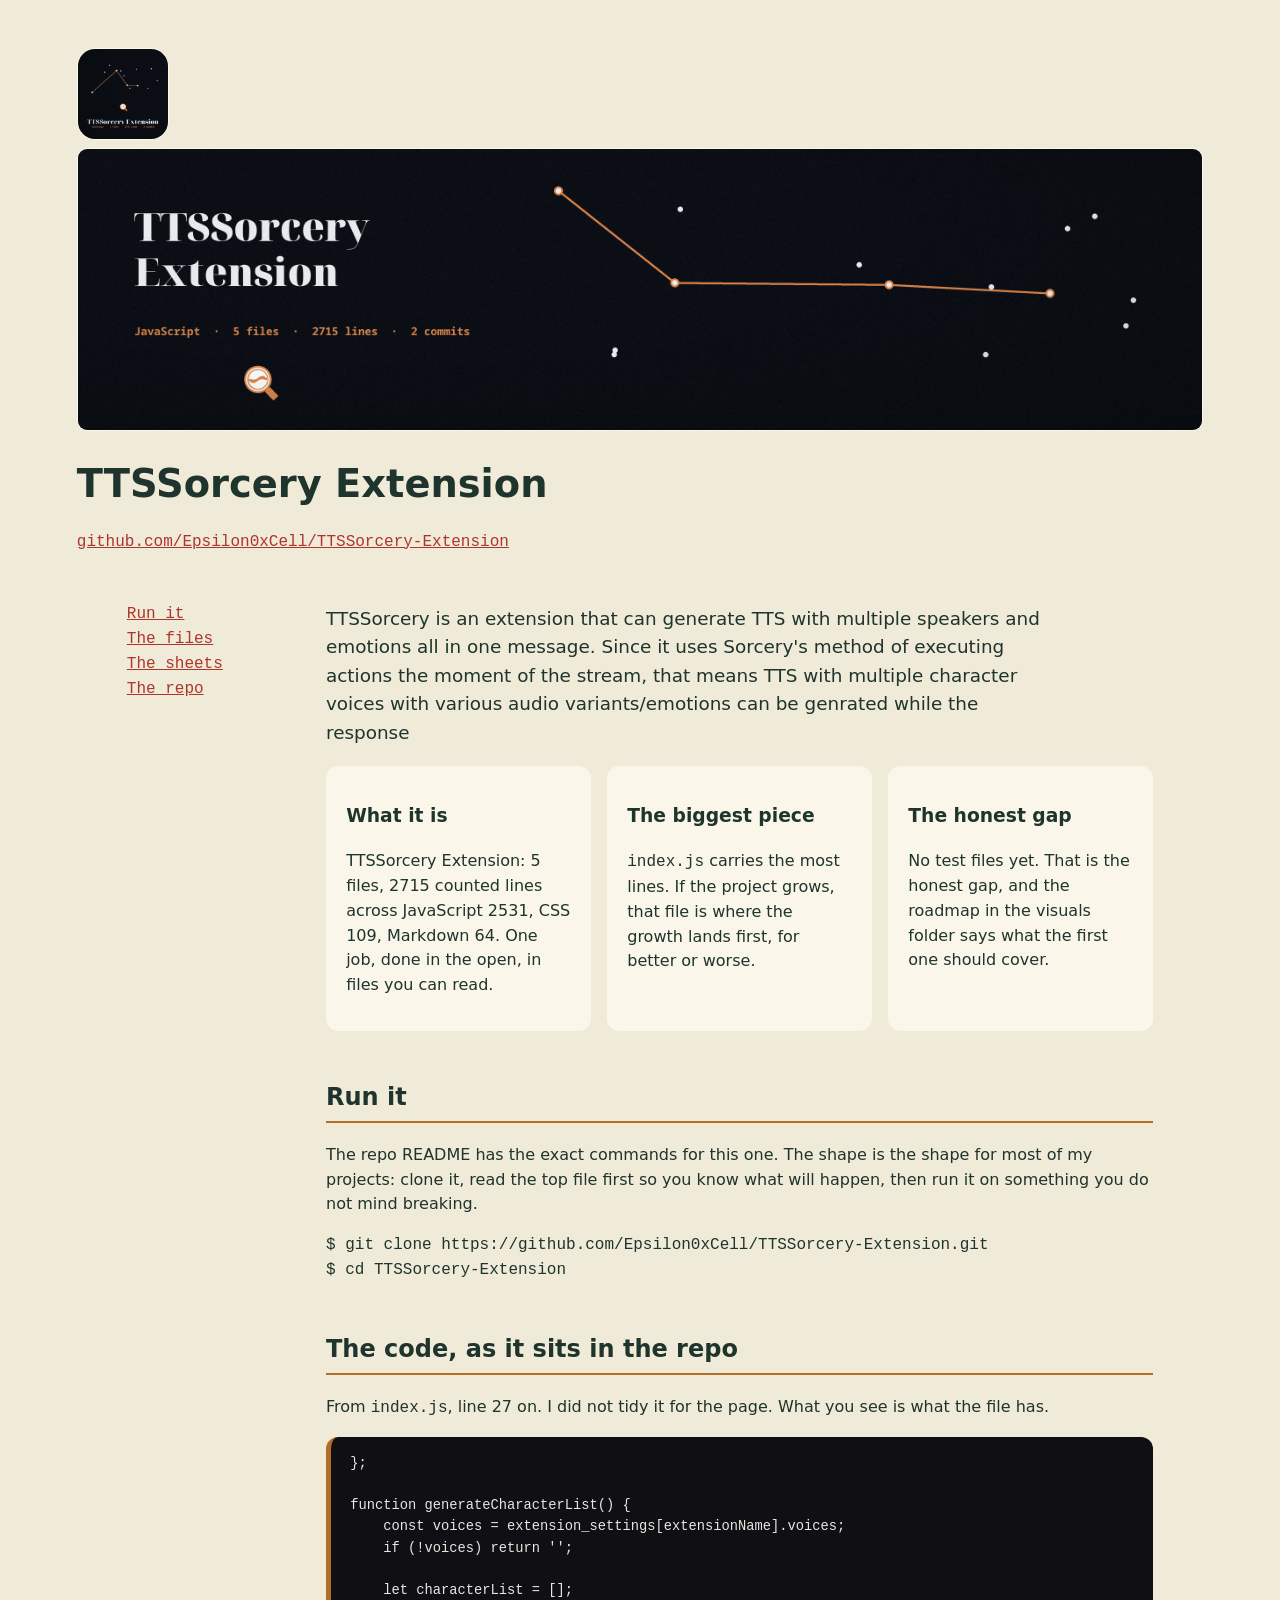
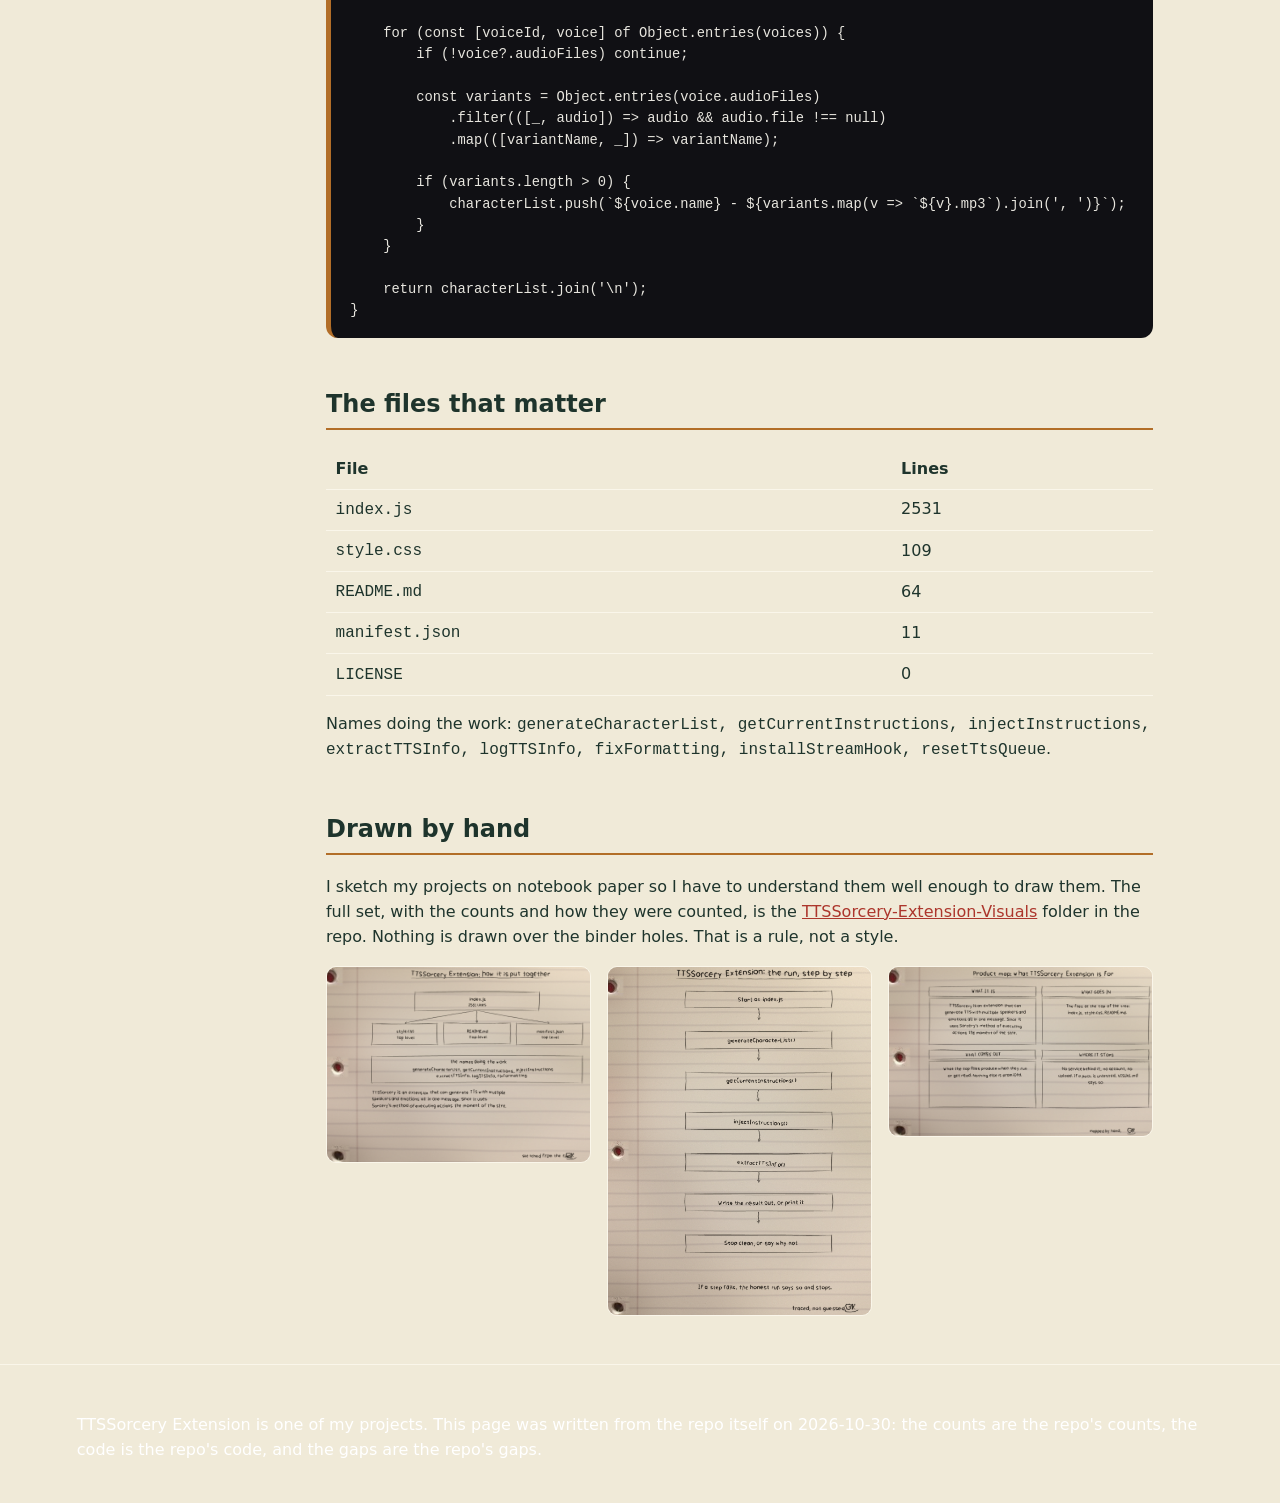
==== TTSSorcery-Extension-Website/index.html @ 779f12b3 "Add TTSSorcery-Extension project site source" ====
<!DOCTYPE html>
<html lang="en">
<head>
<meta charset="utf-8">
<meta name="viewport" content="width=device-width, initial-scale=1">
<title>TTSSorcery Extension: what it is, how it runs, where it stops</title>
<meta name="description" content="TTSSorcery is an extension that can generate TTS with multiple speakers and emotions all in one message. Since it uses Sorcery&#x27;s method of executing a">
<style>
:root {
  --bg: #f0ead8; --panel: #faf6ea; --ink: #1e342c;
  --mut: #ffffff;
  --acc: #b26e28; --acc2: #ac362c;
  --line: #faf6ea;
}
* { box-sizing: border-box; }
body { margin: 0; background: var(--bg); color: var(--ink);
  font-family: 'Segoe UI', system-ui, sans-serif; line-height: 1.55; }
code, pre, .mono { font-family: 'Consolas', monospace; }
a { color: var(--acc2); }
.hero { padding: 3rem 6vw 1rem; }
.hero img.banner { width: 100%; height: auto; border: 1px solid var(--line);
  border-radius: 10px; }
.logo { width: 92px; height: 92px; border-radius: 18px;
  border: 1px solid var(--line); }
h1 { font-size: 2.4rem; margin: 0.4em 0 0.1em; }
h2 { border-bottom: 2px solid var(--acc); padding-bottom: 0.2em;
  margin-top: 2em; }
.lede { font-size: 1.15rem; max-width: 62ch; }
main { padding: 0 6vw 3rem; max-width: 1180px; margin: 0 auto; }
.grid { display: grid; gap: 1rem;
  grid-template-columns: repeat(auto-fit, minmax(230px, 1fr)); }
.card { background: var(--panel); border: 1px solid var(--line);
  border-radius: 12px; padding: 1rem 1.2rem; }
.card.pop { animation: rise 0.7s ease both; }
@keyframes rise { from { opacity: 0; transform: translateY(14px); }
  to { opacity: 1; transform: none; } }
pre.code { background: #101014; color: #e8e6df; padding: 1rem 1.2rem;
  border-radius: 12px; overflow-x: auto; font-size: 0.86rem;
  border-left: 5px solid var(--acc); }
table { border-collapse: collapse; width: 100%; }
td, th { border-bottom: 1px solid var(--line); padding: 0.45rem 0.6rem;
  text-align: left; }
.shots { display: grid; gap: 1rem;
  grid-template-columns: repeat(auto-fit, minmax(260px, 1fr)); }
.shots img { width: 100%; height: auto; border: 1px solid var(--line);
  border-radius: 10px; background: #f4f1e8; }
footer { padding: 2rem 6vw; border-top: 1px solid var(--line);
  color: var(--mut); }
.rail { display: flex; gap: 1.2rem; align-items: flex-start; }
.rail nav { position: sticky; top: 1rem; min-width: 180px; }
@media (max-width: 760px) { .rail { flex-direction: column; }
  .rail nav { position: static; } }
@media (prefers-reduced-motion: reduce) {
  .card.pop { animation: none; } * { scroll-behavior: auto; } }
</style>
</head>
<body class="layout-ledger">
<!-- This page exists for TTSSorcery-Extension alone: the layout (ledger),
     the colors, and the type were picked for this project, not
     shared with the other project pages. The code block below is
     copied from the file it names, line for line. If it looks
     plain, that is because the project is plain, and I would
     rather the page match the project than dress it up. The one
     thing I will not do here is oversell: what this project does
     not do is stated on the page, not hidden from it. -->
<header class="hero">
  <img class="logo" src="assets/logo.png" alt="TTSSorcery Extension logo">
  <img class="banner" src="assets/banner.png" alt="">
  <h1>TTSSorcery Extension</h1>
  <p class="mono"><a href="https://github.com/Epsilon0xCell/TTSSorcery-Extension">github.com/Epsilon0xCell/TTSSorcery-Extension</a></p>
</header>

<main>
  <section class="rail">
    <nav aria-label="on this page">
      <p class="mono"><a href="#run">Run it</a><br>
      <a href="#files">The files</a><br>
      <a href="#sheets">The sheets</a><br>
      <a href="https://github.com/Epsilon0xCell/TTSSorcery-Extension">The repo</a></p>
    </nav>
    <div>
      <p class="lede">TTSSorcery is an extension that can generate TTS with multiple speakers and emotions all in one message. Since it uses Sorcery&#x27;s method of executing actions the moment of the stream, that means TTS with multiple character voices with various audio variants/emotions can be genrated while the response</p>
      <div class="grid">
        <div class="card pop"><h3>What it is</h3>
          <p>TTSSorcery Extension: 5 files, 2715 counted
          lines across JavaScript 2531, CSS 109, Markdown 64. One job, done in the
          open, in files you can read.</p></div>
        <div class="card pop"><h3>The biggest piece</h3>
          <p><code>index.js</code> carries the most
          lines. If the project grows, that file is where the growth
          lands first, for better or worse.</p></div>
        <div class="card pop"><h3>The honest gap</h3>
          <p>No test files yet. That is the honest gap, and the roadmap in the visuals folder says what the first one should cover.</p></div>
      </div>
      <section id="run">
        <h2>Run it</h2>
        <p>The repo README has the exact commands for this one. The
        shape is the shape for most of my projects: clone it, read the
        top file first so you know what will happen, then run it on
        something you do not mind breaking.</p>
        <p class="mono">$ git clone https://github.com/Epsilon0xCell/TTSSorcery-Extension.git<br>$ cd TTSSorcery-Extension</p>
      </section>
      
  <section aria-label="real code">
    <h2>The code, as it sits in the repo</h2>
    <p>From <code>index.js</code>, line 27 on. I did
    not tidy it for the page. What you see is what the file has.</p>
    <pre class="code"><code>};

function generateCharacterList() {
    const voices = extension_settings[extensionName].voices;
    if (!voices) return &#x27;&#x27;;

    let characterList = [];
    
    for (const [voiceId, voice] of Object.entries(voices)) {
        if (!voice?.audioFiles) continue;

        const variants = Object.entries(voice.audioFiles)
            .filter(([_, audio]) =&gt; audio &amp;&amp; audio.file !== null)
            .map(([variantName, _]) =&gt; variantName);

        if (variants.length &gt; 0) {
            characterList.push(`${voice.name} - ${variants.map(v =&gt; `${v}.mp3`).join(&#x27;, &#x27;)}`);
        }
    }

    return characterList.join(&#x27;\n&#x27;);
}</code></pre>
  </section>
      <section id="files">
        <h2>The files that matter</h2>
        <table><tr><th>File</th><th>Lines</th></tr>
        <tr><td><code>index.js</code></td><td>2531</td></tr>
        <tr><td><code>style.css</code></td><td>109</td></tr>
        <tr><td><code>README.md</code></td><td>64</td></tr>
        <tr><td><code>manifest.json</code></td><td>11</td></tr>
        <tr><td><code>LICENSE</code></td><td>0</td></tr>
        </table>
        <p>Names doing the work: <span class="mono">generateCharacterList, getCurrentInstructions, injectInstructions, extractTTSInfo, logTTSInfo, fixFormatting, installStreamHook, resetTtsQueue</span>.</p>
      </section>
      <section id="sheets">
        <h2>Drawn by hand</h2>
        <p>I sketch my projects on notebook paper so I have to
        understand them well enough to draw them. The full set,
        with the counts and how they were counted, is the
        <a href="https://github.com/Epsilon0xCell/TTSSorcery-Extension/tree/main/TTSSorcery-Extension-Visuals">TTSSorcery-Extension-Visuals</a>
        folder in the repo. Nothing is drawn over the binder holes.
        That is a rule, not a style.</p>
        <div class="shots">
          <img src="assets/architecture.png" alt="Hand drawn architecture sheet for TTSSorcery Extension">
          <img src="assets/flowchart.png" alt="Hand drawn flowchart sheet for TTSSorcery Extension">
          <img src="assets/product-map.png" alt="Hand drawn product map sheet for TTSSorcery Extension">
        </div>
      </section>
    </div>
  </section>
</main>
<footer>
  <p>TTSSorcery Extension is one of my projects. This page was written
  from the repo itself on 2026-10-30: the counts are the
  repo's counts, the code is the repo's code, and the gaps are the
  repo's gaps.</p>
</footer>
</body>
</html>
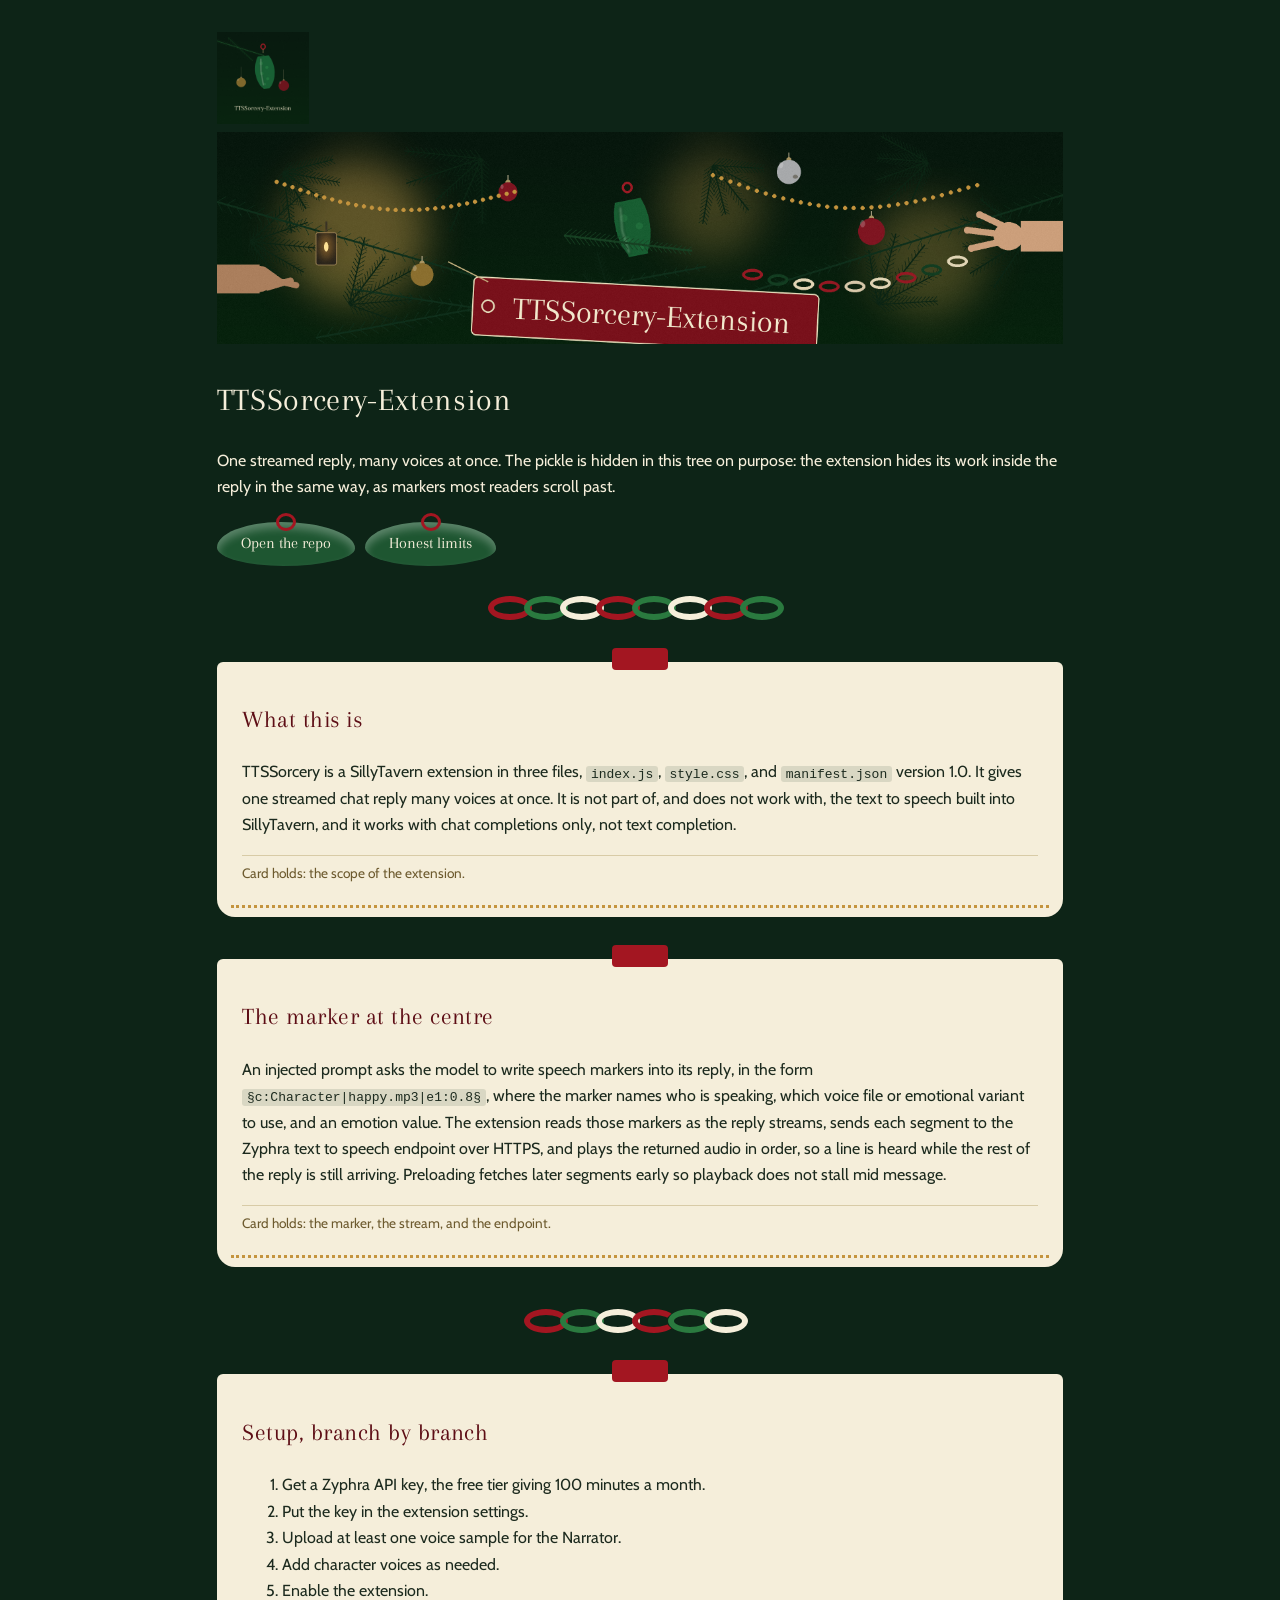
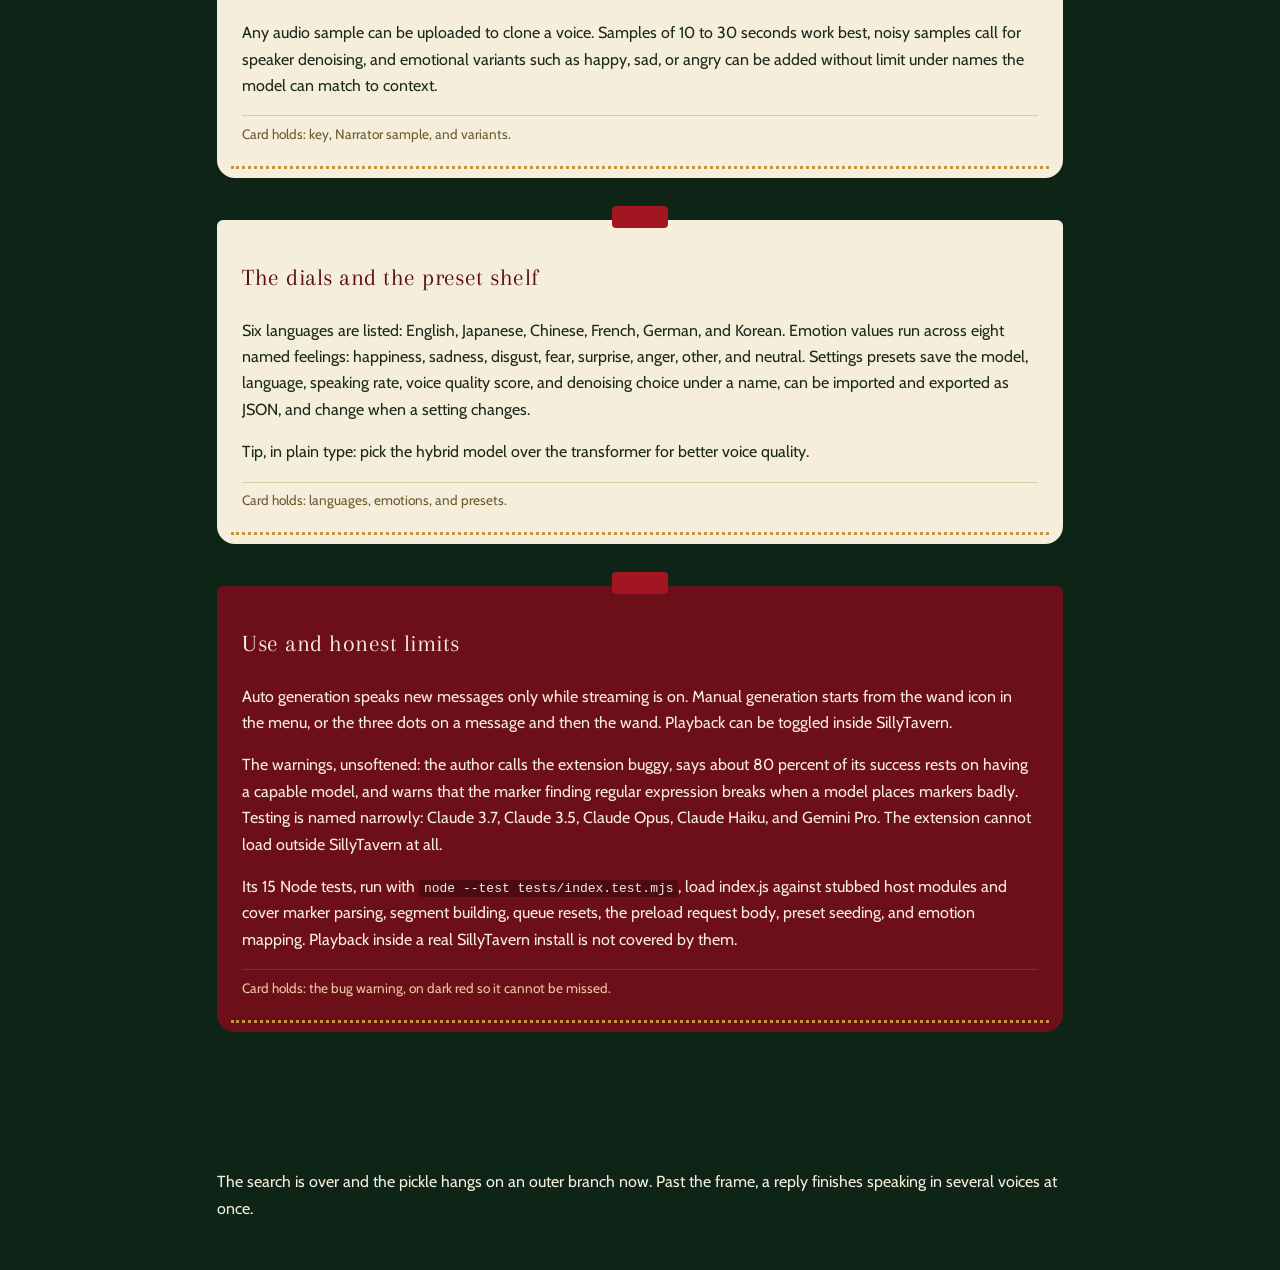
==== commit 92a9e401: "Theme unification: re-skin README, site, and art in the repo's own world" ====
--- a/TTSSorcery-Extension-Website/index.html
+++ b/TTSSorcery-Extension-Website/index.html
@@ -3,164 +3,57 @@
 <head>
 <meta charset="utf-8">
 <meta name="viewport" content="width=device-width, initial-scale=1">
-<title>TTSSorcery Extension: what it is, how it runs, where it stops</title>
-<meta name="description" content="TTSSorcery is an extension that can generate TTS with multiple speakers and emotions all in one message. Since it uses Sorcery&#x27;s method of executing a">
+<title>TTSSorcery-Extension: The Christmas Pickle and Other Tree Secrets</title>
+<meta name="description" content="A SillyTavern extension in three files that gives one streamed chat reply many voices at once, through speech markers and the Zyphra text to speech endpoint.">
 <style>
-:root {
-  --bg: #f0ead8; --panel: #faf6ea; --ink: #1e342c;
-  --mut: #ffffff;
-  --acc: #b26e28; --acc2: #ac362c;
-  --line: #faf6ea;
-}
-* { box-sizing: border-box; }
-body { margin: 0; background: var(--bg); color: var(--ink);
-  font-family: 'Segoe UI', system-ui, sans-serif; line-height: 1.55; }
-code, pre, .mono { font-family: 'Consolas', monospace; }
-a { color: var(--acc2); }
-.hero { padding: 3rem 6vw 1rem; }
-.hero img.banner { width: 100%; height: auto; border: 1px solid var(--line);
-  border-radius: 10px; }
-.logo { width: 92px; height: 92px; border-radius: 18px;
-  border: 1px solid var(--line); }
-h1 { font-size: 2.4rem; margin: 0.4em 0 0.1em; }
-h2 { border-bottom: 2px solid var(--acc); padding-bottom: 0.2em;
-  margin-top: 2em; }
-.lede { font-size: 1.15rem; max-width: 62ch; }
-main { padding: 0 6vw 3rem; max-width: 1180px; margin: 0 auto; }
-.grid { display: grid; gap: 1rem;
-  grid-template-columns: repeat(auto-fit, minmax(230px, 1fr)); }
-.card { background: var(--panel); border: 1px solid var(--line);
-  border-radius: 12px; padding: 1rem 1.2rem; }
-.card.pop { animation: rise 0.7s ease both; }
-@keyframes rise { from { opacity: 0; transform: translateY(14px); }
-  to { opacity: 1; transform: none; } }
-pre.code { background: #101014; color: #e8e6df; padding: 1rem 1.2rem;
-  border-radius: 12px; overflow-x: auto; font-size: 0.86rem;
-  border-left: 5px solid var(--acc); }
-table { border-collapse: collapse; width: 100%; }
-td, th { border-bottom: 1px solid var(--line); padding: 0.45rem 0.6rem;
-  text-align: left; }
-.shots { display: grid; gap: 1rem;
-  grid-template-columns: repeat(auto-fit, minmax(260px, 1fr)); }
-.shots img { width: 100%; height: auto; border: 1px solid var(--line);
-  border-radius: 10px; background: #f4f1e8; }
-footer { padding: 2rem 6vw; border-top: 1px solid var(--line);
-  color: var(--mut); }
-.rail { display: flex; gap: 1.2rem; align-items: flex-start; }
-.rail nav { position: sticky; top: 1rem; min-width: 180px; }
-@media (max-width: 760px) { .rail { flex-direction: column; }
-  .rail nav { position: static; } }
-@media (prefers-reduced-motion: reduce) {
-  .card.pop { animation: none; } * { scroll-behavior: auto; } }
+@font-face{font-family:'Arapey';src:url('fonts/Arapey.ttf') format('truetype');}
+@font-face{font-family:'Cabin';src:url('fonts/Cabin.ttf') format('truetype');}
+:root{--deep:#0d2417;--fir:#14351f;--bottle:#1e5631;--cran:#a31621;--darkred:#6d0f18;--gold:#c4943e;--cream:#f5eeda}
+*{box-sizing:border-box} body{margin:0;background:var(--deep);color:var(--cream);font-family:'Cabin',sans-serif;line-height:1.65}
+h1,h2{font-family:'Arapey',serif;font-weight:400;letter-spacing:.02em}
+.hero{padding:2rem 6vw 0;max-width:1000px;margin:0 auto}.hero img.banner{width:100%;height:auto}
+.logo{width:92px;height:92px}
+main{padding:0 6vw 3rem;max-width:1000px;margin:0 auto}
+.card{background:var(--cream);color:#1c2a1e;border-radius:6px 6px 18px 18px;padding:2.4rem 1.6rem 1.2rem;margin:2.6rem auto;position:relative;max-width:56rem}
+.card:before{content:'';position:absolute;top:-14px;left:50%;transform:translateX(-50%);width:56px;height:22px;background:var(--cran);border-radius:4px}
+.card:after{content:'';position:absolute;left:14px;right:14px;bottom:9px;border-bottom:3px dotted var(--gold)}
+.card h2{margin-top:0;color:#5d0d15}
+.card.warn{background:var(--darkred);color:var(--cream)} .card.warn h2{color:var(--cream)}
+.sidenote{font-size:.85rem;color:#6d5a2e;border-top:1px solid #d8cba6;padding-top:.4rem}
+.card.warn .sidenote{color:#e8c9a0;border-top-color:#8d2430}
+.btn{display:inline-block;background:var(--bottle);color:var(--cream);font-family:'Arapey',serif;text-decoration:none;padding:.55rem 1.5rem;border-radius:46% 54% 52% 48%/58% 60% 40% 42%;position:relative;margin:.3rem .4rem .3rem 0;box-shadow:inset 0 6px 8px rgba(255,255,255,.28)}
+.btn:before{content:'';position:absolute;top:-9px;left:50%;transform:translateX(-50%);width:14px;height:12px;border:3px solid var(--cran);border-radius:50%}
+.btn:hover{box-shadow:inset 0 6px 8px rgba(255,255,255,.28),inset 12px 0 18px rgba(232,184,75,.45)}
+.btn:active{transform:scaleY(.94)} .btn:focus-visible{outline:3px solid var(--gold);outline-offset:3px}
+a{color:#7d1a24} .card.warn a{color:#f0c987}
+a.lnk:before{content:'';display:inline-block;width:.6em;height:.85em;border:2px solid currentColor;border-radius:2px;margin-right:.4em;vertical-align:-.08em}
+a.lnk:hover:before{background:#e8b84b}
+.chain{display:flex;justify-content:center;gap:0;margin:1.6rem auto}
+.chain i{width:44px;height:24px;border:6px solid var(--cran);border-radius:50%;margin-left:-8px}
+.chain i:nth-child(3n+2){border-color:#2a7a3f}.chain i:nth-child(3n){border-color:var(--cream)}
+.chain i.open{border-right-color:transparent}
+code{background:rgba(20,53,31,.12);padding:.05em .35em;border-radius:3px} .card.warn code{background:rgba(0,0,0,.3)}
+pre{background:#0d2417;color:var(--cream);padding:1rem;overflow-x:auto;border-radius:6px}
+footer{padding:2rem 6vw;max-width:1000px;margin:0 auto}
 </style>
 </head>
-<body class="layout-ledger">
-<!-- This page exists for TTSSorcery-Extension alone: the layout (ledger),
-     the colors, and the type were picked for this project, not
-     shared with the other project pages. The code block below is
-     copied from the file it names, line for line. If it looks
-     plain, that is because the project is plain, and I would
-     rather the page match the project than dress it up. The one
-     thing I will not do here is oversell: what this project does
-     not do is stated on the page, not hidden from it. -->
+<body>
 <header class="hero">
-  <img class="logo" src="assets/logo.png" alt="TTSSorcery Extension logo">
-  <img class="banner" src="assets/banner.png" alt="">
-  <h1>TTSSorcery Extension</h1>
-  <p class="mono"><a href="https://github.com/Epsilon0xCell/TTSSorcery-Extension">github.com/Epsilon0xCell/TTSSorcery-Extension</a></p>
+<img class="logo" src="assets/logo.png" alt="Glass pickle ornament on a cranberry ribbon loop">
+<img class="banner" src="assets/banner.png" alt="Christmas tree interior with the glass pickle hidden in the branches and the title on a gift tag">
+<h1>TTSSorcery-Extension</h1>
+<p>One streamed reply, many voices at once. The pickle is hidden in this tree on purpose: the extension hides its work inside the reply in the same way, as markers most readers scroll past.</p>
+<p><a class="btn" href="https://github.com/Epsilon0xCell/TTSSorcery-Extension">Open the repo</a> <a class="btn" href="#limits">Honest limits</a></p>
 </header>
-
 <main>
-  <section class="rail">
-    <nav aria-label="on this page">
-      <p class="mono"><a href="#run">Run it</a><br>
-      <a href="#files">The files</a><br>
-      <a href="#sheets">The sheets</a><br>
-      <a href="https://github.com/Epsilon0xCell/TTSSorcery-Extension">The repo</a></p>
-    </nav>
-    <div>
-      <p class="lede">TTSSorcery is an extension that can generate TTS with multiple speakers and emotions all in one message. Since it uses Sorcery&#x27;s method of executing actions the moment of the stream, that means TTS with multiple character voices with various audio variants/emotions can be genrated while the response</p>
-      <div class="grid">
-        <div class="card pop"><h3>What it is</h3>
-          <p>TTSSorcery Extension: 5 files, 2715 counted
-          lines across JavaScript 2531, CSS 109, Markdown 64. One job, done in the
-          open, in files you can read.</p></div>
-        <div class="card pop"><h3>The biggest piece</h3>
-          <p><code>index.js</code> carries the most
-          lines. If the project grows, that file is where the growth
-          lands first, for better or worse.</p></div>
-        <div class="card pop"><h3>The honest gap</h3>
-          <p>No test files yet. That is the honest gap, and the roadmap in the visuals folder says what the first one should cover.</p></div>
-      </div>
-      <section id="run">
-        <h2>Run it</h2>
-        <p>The repo README has the exact commands for this one. The
-        shape is the shape for most of my projects: clone it, read the
-        top file first so you know what will happen, then run it on
-        something you do not mind breaking.</p>
-        <p class="mono">$ git clone https://github.com/Epsilon0xCell/TTSSorcery-Extension.git<br>$ cd TTSSorcery-Extension</p>
-      </section>
-      
-  <section aria-label="real code">
-    <h2>The code, as it sits in the repo</h2>
-    <p>From <code>index.js</code>, line 27 on. I did
-    not tidy it for the page. What you see is what the file has.</p>
-    <pre class="code"><code>};
-
-function generateCharacterList() {
-    const voices = extension_settings[extensionName].voices;
-    if (!voices) return &#x27;&#x27;;
-
-    let characterList = [];
-    
-    for (const [voiceId, voice] of Object.entries(voices)) {
-        if (!voice?.audioFiles) continue;
-
-        const variants = Object.entries(voice.audioFiles)
-            .filter(([_, audio]) =&gt; audio &amp;&amp; audio.file !== null)
-            .map(([variantName, _]) =&gt; variantName);
-
-        if (variants.length &gt; 0) {
-            characterList.push(`${voice.name} - ${variants.map(v =&gt; `${v}.mp3`).join(&#x27;, &#x27;)}`);
-        }
-    }
-
-    return characterList.join(&#x27;\n&#x27;);
-}</code></pre>
-  </section>
-      <section id="files">
-        <h2>The files that matter</h2>
-        <table><tr><th>File</th><th>Lines</th></tr>
-        <tr><td><code>index.js</code></td><td>2531</td></tr>
-        <tr><td><code>style.css</code></td><td>109</td></tr>
-        <tr><td><code>README.md</code></td><td>64</td></tr>
-        <tr><td><code>manifest.json</code></td><td>11</td></tr>
-        <tr><td><code>LICENSE</code></td><td>0</td></tr>
-        </table>
-        <p>Names doing the work: <span class="mono">generateCharacterList, getCurrentInstructions, injectInstructions, extractTTSInfo, logTTSInfo, fixFormatting, installStreamHook, resetTtsQueue</span>.</p>
-      </section>
-      <section id="sheets">
-        <h2>Drawn by hand</h2>
-        <p>I sketch my projects on notebook paper so I have to
-        understand them well enough to draw them. The full set,
-        with the counts and how they were counted, is the
-        <a href="https://github.com/Epsilon0xCell/TTSSorcery-Extension/tree/main/TTSSorcery-Extension-Visuals">TTSSorcery-Extension-Visuals</a>
-        folder in the repo. Nothing is drawn over the binder holes.
-        That is a rule, not a style.</p>
-        <div class="shots">
-          <img src="assets/architecture.png" alt="Hand drawn architecture sheet for TTSSorcery Extension">
-          <img src="assets/flowchart.png" alt="Hand drawn flowchart sheet for TTSSorcery Extension">
-          <img src="assets/product-map.png" alt="Hand drawn product map sheet for TTSSorcery Extension">
-        </div>
-      </section>
-    </div>
-  </section>
+<div class="chain" aria-hidden="true"><i></i><i></i><i></i><i></i><i></i><i></i><i></i><i></i></div>
+<section class="card"><h2>What this is</h2><p>TTSSorcery is a SillyTavern extension in three files, <code>index.js</code>, <code>style.css</code>, and <code>manifest.json</code> version 1.0. It gives one streamed chat reply many voices at once. It is not part of, and does not work with, the text to speech built into SillyTavern, and it works with chat completions only, not text completion.</p><p class="sidenote">Card holds: the scope of the extension.</p></section>
+<section class="card"><h2>The marker at the centre</h2><p>An injected prompt asks the model to write speech markers into its reply, in the form <code>§c:Character|happy.mp3|e1:0.8§</code>, where the marker names who is speaking, which voice file or emotional variant to use, and an emotion value. The extension reads those markers as the reply streams, sends each segment to the Zyphra text to speech endpoint over HTTPS, and plays the returned audio in order, so a line is heard while the rest of the reply is still arriving. Preloading fetches later segments early so playback does not stall mid message.</p><p class="sidenote">Card holds: the marker, the stream, and the endpoint.</p></section>
+<div class="chain" aria-hidden="true"><i></i><i></i><i></i><i class="open"></i><i></i><i></i></div>
+<section class="card"><h2>Setup, branch by branch</h2><ol><li>Get a Zyphra API key, the free tier giving 100 minutes a month.</li><li>Put the key in the extension settings.</li><li>Upload at least one voice sample for the Narrator.</li><li>Add character voices as needed.</li><li>Enable the extension.</li></ol><p>Any audio sample can be uploaded to clone a voice. Samples of 10 to 30 seconds work best, noisy samples call for speaker denoising, and emotional variants such as happy, sad, or angry can be added without limit under names the model can match to context.</p><p class="sidenote">Card holds: key, Narrator sample, and variants.</p></section>
+<section class="card"><h2>The dials and the preset shelf</h2><p>Six languages are listed: English, Japanese, Chinese, French, German, and Korean. Emotion values run across eight named feelings: happiness, sadness, disgust, fear, surprise, anger, other, and neutral. Settings presets save the model, language, speaking rate, voice quality score, and denoising choice under a name, can be imported and exported as JSON, and change when a setting changes.</p><p>Tip, in plain type: pick the hybrid model over the transformer for better voice quality.</p><p class="sidenote">Card holds: languages, emotions, and presets.</p></section>
+<section class="card warn" id="limits"><h2>Use and honest limits</h2><p>Auto generation speaks new messages only while streaming is on. Manual generation starts from the wand icon in the menu, or the three dots on a message and then the wand. Playback can be toggled inside SillyTavern.</p><p>The warnings, unsoftened: the author calls the extension buggy, says about 80 percent of its success rests on having a capable model, and warns that the marker finding regular expression breaks when a model places markers badly. Testing is named narrowly: Claude 3.7, Claude 3.5, Claude Opus, Claude Haiku, and Gemini Pro. The extension cannot load outside SillyTavern at all.</p><p>Its 15 Node tests, run with <code>node --test tests/index.test.mjs</code>, load index.js against stubbed host modules and cover marker parsing, segment building, queue resets, the preload request body, preset seeding, and emotion mapping. Playback inside a real SillyTavern install is not covered by them.</p><p class="sidenote">Card holds: the bug warning, on dark red so it cannot be missed.</p></section>
 </main>
-<footer>
-  <p>TTSSorcery Extension is one of my projects. This page was written
-  from the repo itself on 2026-10-30: the counts are the
-  repo's counts, the code is the repo's code, and the gaps are the
-  repo's gaps.</p>
-</footer>
+<footer><p>The search is over and the pickle hangs on an outer branch now. Past the frame, a reply finishes speaking in several voices at once.</p></footer>
 </body>
 </html>
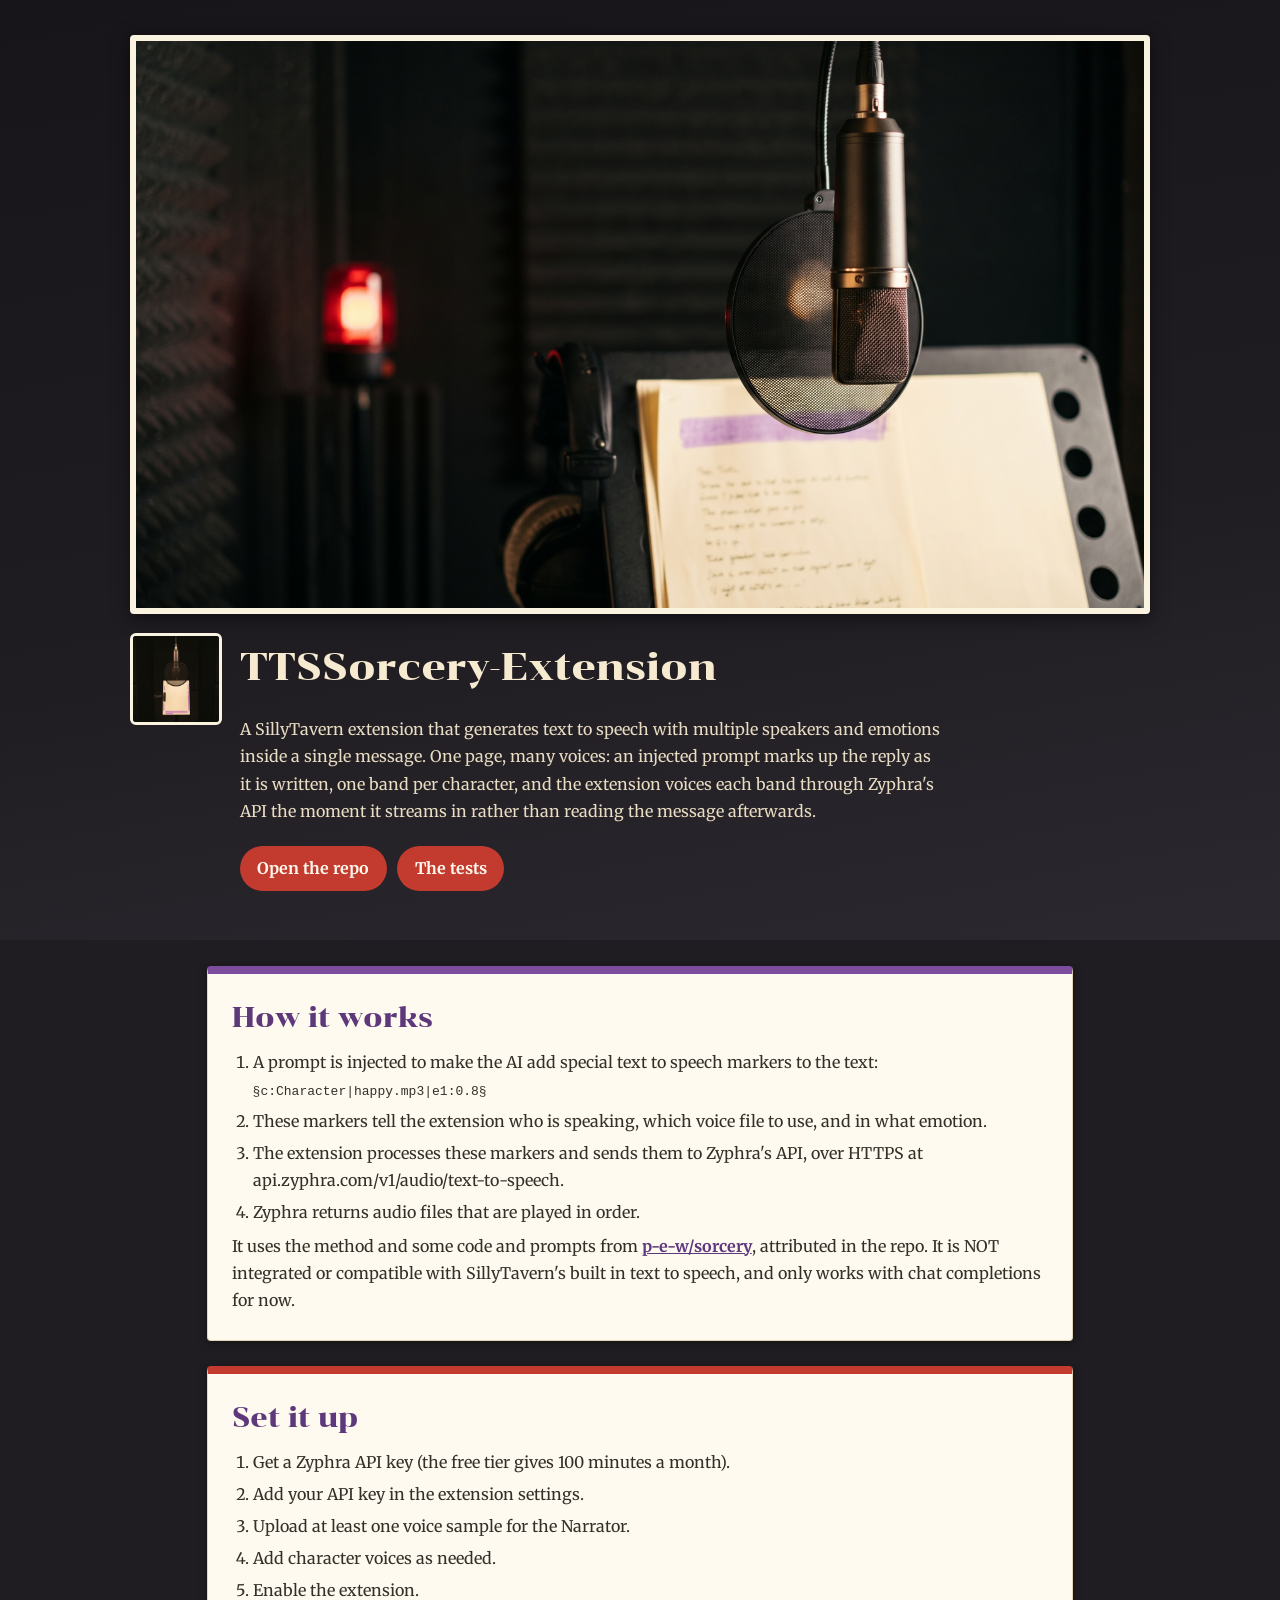
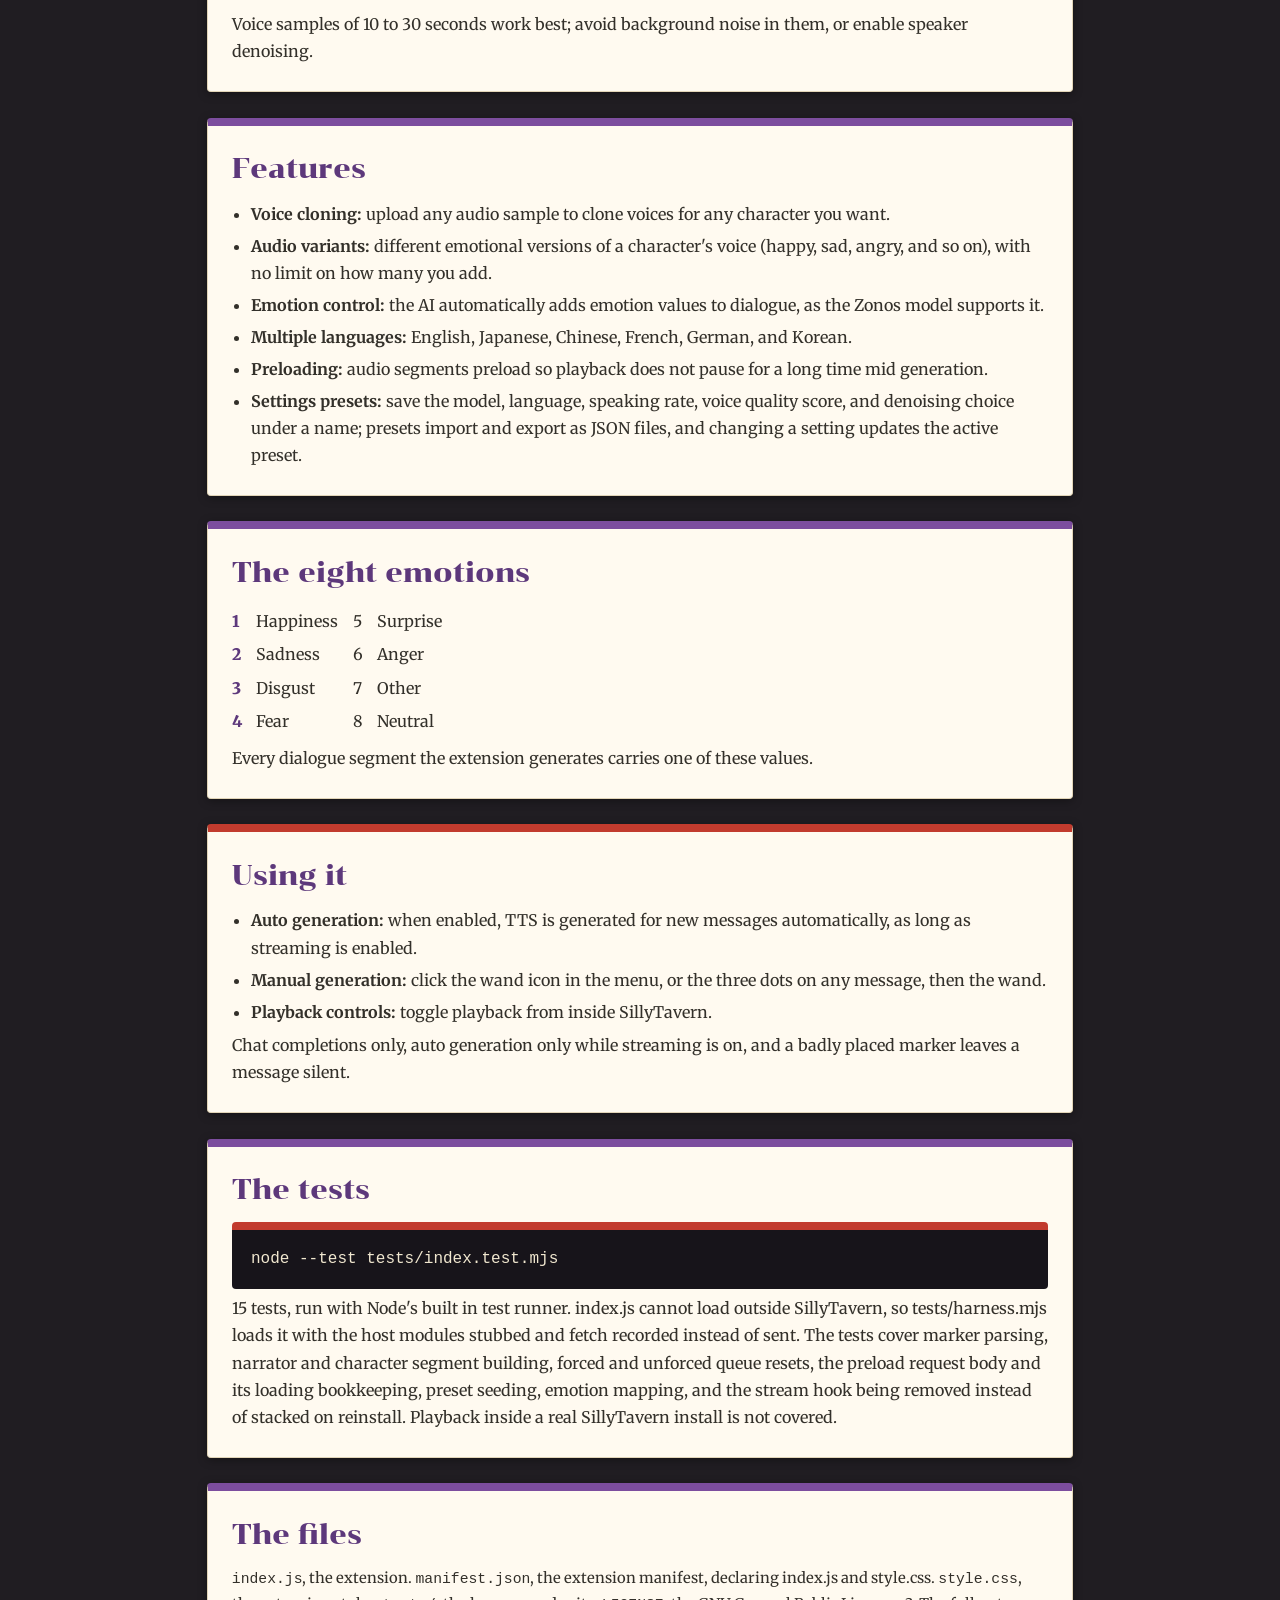
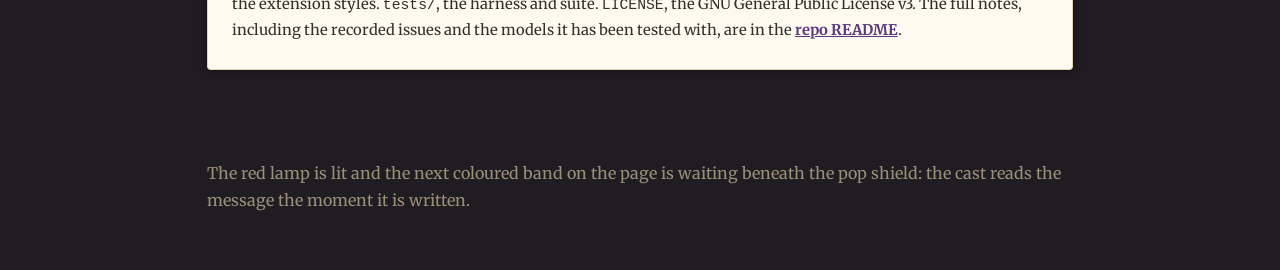
==== commit dd124016: "Restyle to the voice booth theme (Wave 13)" ====
--- a/TTSSorcery-Extension-Website/index.html
+++ b/TTSSorcery-Extension-Website/index.html
@@ -3,57 +3,83 @@
 <head>
 <meta charset="utf-8">
 <meta name="viewport" content="width=device-width, initial-scale=1">
-<title>TTSSorcery-Extension: The Christmas Pickle and Other Tree Secrets</title>
-<meta name="description" content="A SillyTavern extension in three files that gives one streamed chat reply many voices at once, through speech markers and the Zyphra text to speech endpoint.">
+<title>TTSSorcery-Extension: The Voice Booth</title>
+<meta name="description" content="A SillyTavern extension that generates text to speech with multiple speakers and emotions inside a single message, voiced by Zyphra's API as the reply streams in.">
 <style>
-@font-face{font-family:'Arapey';src:url('fonts/Arapey.ttf') format('truetype');}
-@font-face{font-family:'Cabin';src:url('fonts/Cabin.ttf') format('truetype');}
-:root{--deep:#0d2417;--fir:#14351f;--bottle:#1e5631;--cran:#a31621;--darkred:#6d0f18;--gold:#c4943e;--cream:#f5eeda}
-*{box-sizing:border-box} body{margin:0;background:var(--deep);color:var(--cream);font-family:'Cabin',sans-serif;line-height:1.65}
-h1,h2{font-family:'Arapey',serif;font-weight:400;letter-spacing:.02em}
-.hero{padding:2rem 6vw 0;max-width:1000px;margin:0 auto}.hero img.banner{width:100%;height:auto}
-.logo{width:92px;height:92px}
-main{padding:0 6vw 3rem;max-width:1000px;margin:0 auto}
-.card{background:var(--cream);color:#1c2a1e;border-radius:6px 6px 18px 18px;padding:2.4rem 1.6rem 1.2rem;margin:2.6rem auto;position:relative;max-width:56rem}
-.card:before{content:'';position:absolute;top:-14px;left:50%;transform:translateX(-50%);width:56px;height:22px;background:var(--cran);border-radius:4px}
-.card:after{content:'';position:absolute;left:14px;right:14px;bottom:9px;border-bottom:3px dotted var(--gold)}
-.card h2{margin-top:0;color:#5d0d15}
-.card.warn{background:var(--darkred);color:var(--cream)} .card.warn h2{color:var(--cream)}
-.sidenote{font-size:.85rem;color:#6d5a2e;border-top:1px solid #d8cba6;padding-top:.4rem}
-.card.warn .sidenote{color:#e8c9a0;border-top-color:#8d2430}
-.btn{display:inline-block;background:var(--bottle);color:var(--cream);font-family:'Arapey',serif;text-decoration:none;padding:.55rem 1.5rem;border-radius:46% 54% 52% 48%/58% 60% 40% 42%;position:relative;margin:.3rem .4rem .3rem 0;box-shadow:inset 0 6px 8px rgba(255,255,255,.28)}
-.btn:before{content:'';position:absolute;top:-9px;left:50%;transform:translateX(-50%);width:14px;height:12px;border:3px solid var(--cran);border-radius:50%}
-.btn:hover{box-shadow:inset 0 6px 8px rgba(255,255,255,.28),inset 12px 0 18px rgba(232,184,75,.45)}
-.btn:active{transform:scaleY(.94)} .btn:focus-visible{outline:3px solid var(--gold);outline-offset:3px}
-a{color:#7d1a24} .card.warn a{color:#f0c987}
-a.lnk:before{content:'';display:inline-block;width:.6em;height:.85em;border:2px solid currentColor;border-radius:2px;margin-right:.4em;vertical-align:-.08em}
-a.lnk:hover:before{background:#e8b84b}
-.chain{display:flex;justify-content:center;gap:0;margin:1.6rem auto}
-.chain i{width:44px;height:24px;border:6px solid var(--cran);border-radius:50%;margin-left:-8px}
-.chain i:nth-child(3n+2){border-color:#2a7a3f}.chain i:nth-child(3n){border-color:var(--cream)}
-.chain i.open{border-right-color:transparent}
-code{background:rgba(20,53,31,.12);padding:.05em .35em;border-radius:3px} .card.warn code{background:rgba(0,0,0,.3)}
-pre{background:#0d2417;color:var(--cream);padding:1rem;overflow-x:auto;border-radius:6px}
-footer{padding:2rem 6vw;max-width:1000px;margin:0 auto}
+@font-face{font-family:'Chonburi';src:url('fonts/Chonburi-400.woff2') format('woff2');font-weight:400}
+@font-face{font-family:'Merriweather';src:url('fonts/Merriweather-400.woff2') format('woff2');font-weight:400}
+@font-face{font-family:'Merriweather';src:url('fonts/Merriweather-700.woff2') format('woff2');font-weight:700}
+@font-face{font-family:'Merriweather';src:url('fonts/Merriweather-900.woff2') format('woff2');font-weight:900}
+:root{--booth:#201d22;--booth2:#2c2830;--cream:#faf3e0;--card:#fffaf0;--ink:#33302a;--violet:#7c4d9e;--violetdk:#5d387b;--red:#c23b2e;--line:#e2d5b8}
+*{box-sizing:border-box} body{margin:0;background:var(--booth);color:var(--ink);font-family:'Merriweather',serif;line-height:1.7}
+h1,h2{font-family:'Chonburi',serif;color:var(--violetdk);font-weight:400}
+.hero{background:linear-gradient(170deg,#17141a 0%,var(--booth) 60%,var(--booth2) 100%);padding:2.2rem 6vw 1.8rem}
+.hero .inner{max-width:1020px;margin:0 auto}
+.hero img.wide{width:100%;height:auto;display:block;border:6px solid var(--cream);border-radius:4px;box-shadow:0 4px 18px rgba(0,0,0,.5)}
+.hero .row{display:flex;gap:1.1rem;align-items:flex-start;margin-top:1.2rem}
+.hero .row img{width:92px;height:92px;object-fit:cover;border-radius:6px;border:3px solid var(--cream);background:var(--cream)}
+.hero h1{margin:.1rem 0 .3rem;font-size:2.4rem;color:#f6ead0}
+.hero p{max-width:44rem;color:#e8dcc2}
+main{padding:0 6vw 3rem;max-width:1020px;margin:0 auto}
+.page{background:var(--card);border:1px solid var(--line);border-top:8px solid var(--violet);border-radius:4px;padding:1.2rem 1.5rem;margin:1.6rem 0;box-shadow:0 2px 10px rgba(0,0,0,.35)}
+.page.red{border-top-color:var(--red)}
+.page h2{margin:.1rem 0 .5rem;font-size:1.7rem}
+.page p{margin:.4rem 0}
+.strip{background:#17141a;color:#f0e7cf;padding:1rem 1.2rem;overflow-x:auto;font-family:ui-monospace,Menlo,monospace;border-radius:4px;border-top:8px solid var(--red)}
+.btn{display:inline-block;background:var(--red);color:#fff6ec;font-family:'Merriweather',serif;font-weight:700;text-decoration:none;padding:.55rem 1.1rem;border-radius:999px;margin:.3rem .4rem .3rem 0}
+.btn:hover{background:#9c2d23;color:#fff6ec}.btn:active{transform:translateY(2px)}
+.btn:focus-visible{outline:2px dashed var(--violet);outline-offset:3px}
+a{color:var(--violetdk);font-weight:700}
+ol{margin:.4rem 0;padding-left:1.3rem}ul{margin:.4rem 0;padding-left:1.2rem}li{margin:.3rem 0}
+table{border-collapse:collapse}td{padding:.2rem .9rem .2rem 0;vertical-align:top}
+td:first-child{font-weight:900;color:var(--violetdk);white-space:nowrap}
+.small{font-size:.92rem}
+footer{padding:0 6vw 2.5rem;max-width:1020px;margin:0 auto;color:#9a8f78}
 </style>
 </head>
 <body>
 <header class="hero">
-<img class="logo" src="assets/logo.png" alt="Glass pickle ornament on a cranberry ribbon loop">
-<img class="banner" src="assets/banner.png" alt="Christmas tree interior with the glass pickle hidden in the branches and the title on a gift tag">
-<h1>TTSSorcery-Extension</h1>
-<p>One streamed reply, many voices at once. The pickle is hidden in this tree on purpose: the extension hides its work inside the reply in the same way, as markers most readers scroll past.</p>
-<p><a class="btn" href="https://github.com/Epsilon0xCell/TTSSorcery-Extension">Open the repo</a> <a class="btn" href="#limits">Honest limits</a></p>
+<div class="inner">
+<img class="wide" src="assets/intro-banner.png" alt="A studio microphone and its round pop shield in close up with the red recording lamp lit behind it, and below the shield a cream script page carrying one violet marker band and faint blurred handwriting strokes standing in for the lines">
+<div class="row"><img src="assets/logo.png" alt="TTSSorcery-Extension logo: a studio microphone with a round pop shield in a dark booth, a cream script page clipped beneath it marked with plain violet colour bars"><div><h1>TTSSorcery-Extension</h1><p>A SillyTavern extension that generates text to speech with multiple speakers and emotions inside a single message. One page, many voices: an injected prompt marks up the reply as it is written, one band per character, and the extension voices each band through Zyphra's API the moment it streams in rather than reading the message afterwards.</p><p><a class="btn" href="https://github.com/Epsilon0xCell/TTSSorcery-Extension">Open the repo</a> <a class="btn" href="#proof">The tests</a></p></div></div>
+</div>
 </header>
 <main>
-<div class="chain" aria-hidden="true"><i></i><i></i><i></i><i></i><i></i><i></i><i></i><i></i></div>
-<section class="card"><h2>What this is</h2><p>TTSSorcery is a SillyTavern extension in three files, <code>index.js</code>, <code>style.css</code>, and <code>manifest.json</code> version 1.0. It gives one streamed chat reply many voices at once. It is not part of, and does not work with, the text to speech built into SillyTavern, and it works with chat completions only, not text completion.</p><p class="sidenote">Card holds: the scope of the extension.</p></section>
-<section class="card"><h2>The marker at the centre</h2><p>An injected prompt asks the model to write speech markers into its reply, in the form <code>§c:Character|happy.mp3|e1:0.8§</code>, where the marker names who is speaking, which voice file or emotional variant to use, and an emotion value. The extension reads those markers as the reply streams, sends each segment to the Zyphra text to speech endpoint over HTTPS, and plays the returned audio in order, so a line is heard while the rest of the reply is still arriving. Preloading fetches later segments early so playback does not stall mid message.</p><p class="sidenote">Card holds: the marker, the stream, and the endpoint.</p></section>
-<div class="chain" aria-hidden="true"><i></i><i></i><i></i><i class="open"></i><i></i><i></i></div>
-<section class="card"><h2>Setup, branch by branch</h2><ol><li>Get a Zyphra API key, the free tier giving 100 minutes a month.</li><li>Put the key in the extension settings.</li><li>Upload at least one voice sample for the Narrator.</li><li>Add character voices as needed.</li><li>Enable the extension.</li></ol><p>Any audio sample can be uploaded to clone a voice. Samples of 10 to 30 seconds work best, noisy samples call for speaker denoising, and emotional variants such as happy, sad, or angry can be added without limit under names the model can match to context.</p><p class="sidenote">Card holds: key, Narrator sample, and variants.</p></section>
-<section class="card"><h2>The dials and the preset shelf</h2><p>Six languages are listed: English, Japanese, Chinese, French, German, and Korean. Emotion values run across eight named feelings: happiness, sadness, disgust, fear, surprise, anger, other, and neutral. Settings presets save the model, language, speaking rate, voice quality score, and denoising choice under a name, can be imported and exported as JSON, and change when a setting changes.</p><p>Tip, in plain type: pick the hybrid model over the transformer for better voice quality.</p><p class="sidenote">Card holds: languages, emotions, and presets.</p></section>
-<section class="card warn" id="limits"><h2>Use and honest limits</h2><p>Auto generation speaks new messages only while streaming is on. Manual generation starts from the wand icon in the menu, or the three dots on a message and then the wand. Playback can be toggled inside SillyTavern.</p><p>The warnings, unsoftened: the author calls the extension buggy, says about 80 percent of its success rests on having a capable model, and warns that the marker finding regular expression breaks when a model places markers badly. Testing is named narrowly: Claude 3.7, Claude 3.5, Claude Opus, Claude Haiku, and Gemini Pro. The extension cannot load outside SillyTavern at all.</p><p>Its 15 Node tests, run with <code>node --test tests/index.test.mjs</code>, load index.js against stubbed host modules and cover marker parsing, segment building, queue resets, the preload request body, preset seeding, and emotion mapping. Playback inside a real SillyTavern install is not covered by them.</p><p class="sidenote">Card holds: the bug warning, on dark red so it cannot be missed.</p></section>
+<section class="page"><h2>How it works</h2><ol>
+<li>A prompt is injected to make the AI add special text to speech markers to the text: <code>§c:Character|happy.mp3|e1:0.8§</code></li>
+<li>These markers tell the extension who is speaking, which voice file to use, and in what emotion.</li>
+<li>The extension processes these markers and sends them to Zyphra's API, over HTTPS at api.zyphra.com/v1/audio/text-to-speech.</li>
+<li>Zyphra returns audio files that are played in order.</li>
+</ol><p>It uses the method and some code and prompts from <a href="https://github.com/p-e-w/sorcery">p-e-w/sorcery</a>, attributed in the repo. It is NOT integrated or compatible with SillyTavern's built in text to speech, and only works with chat completions for now.</p></section>
+<section class="page red"><h2>Set it up</h2><ol>
+<li>Get a Zyphra API key (the free tier gives 100 minutes a month).</li>
+<li>Add your API key in the extension settings.</li>
+<li>Upload at least one voice sample for the Narrator.</li>
+<li>Add character voices as needed.</li>
+<li>Enable the extension.</li>
+</ol><p>Voice samples of 10 to 30 seconds work best; avoid background noise in them, or enable speaker denoising.</p></section>
+<section class="page"><h2>Features</h2><ul>
+<li><strong>Voice cloning:</strong> upload any audio sample to clone voices for any character you want.</li>
+<li><strong>Audio variants:</strong> different emotional versions of a character's voice (happy, sad, angry, and so on), with no limit on how many you add.</li>
+<li><strong>Emotion control:</strong> the AI automatically adds emotion values to dialogue, as the Zonos model supports it.</li>
+<li><strong>Multiple languages:</strong> English, Japanese, Chinese, French, German, and Korean.</li>
+<li><strong>Preloading:</strong> audio segments preload so playback does not pause for a long time mid generation.</li>
+<li><strong>Settings presets:</strong> save the model, language, speaking rate, voice quality score, and denoising choice under a name; presets import and export as JSON files, and changing a setting updates the active preset.</li>
+</ul></section>
+<section class="page"><h2>The eight emotions</h2><table>
+<tr><td>1</td><td>Happiness</td><td>5</td><td>Surprise</td></tr>
+<tr><td>2</td><td>Sadness</td><td>6</td><td>Anger</td></tr>
+<tr><td>3</td><td>Disgust</td><td>7</td><td>Other</td></tr>
+<tr><td>4</td><td>Fear</td><td>8</td><td>Neutral</td></tr>
+</table><p>Every dialogue segment the extension generates carries one of these values.</p></section>
+<section class="page red"><h2>Using it</h2><ul>
+<li><strong>Auto generation:</strong> when enabled, TTS is generated for new messages automatically, as long as streaming is enabled.</li>
+<li><strong>Manual generation:</strong> click the wand icon in the menu, or the three dots on any message, then the wand.</li>
+<li><strong>Playback controls:</strong> toggle playback from inside SillyTavern.</li>
+</ul><p>Chat completions only, auto generation only while streaming is on, and a badly placed marker leaves a message silent.</p></section>
+<section class="page" id="proof"><h2>The tests</h2><div class="strip">node --test tests/index.test.mjs</div><p>15 tests, run with Node's built in test runner. index.js cannot load outside SillyTavern, so tests/harness.mjs loads it with the host modules stubbed and fetch recorded instead of sent. The tests cover marker parsing, narrator and character segment building, forced and unforced queue resets, the preload request body and its loading bookkeeping, preset seeding, emotion mapping, and the stream hook being removed instead of stacked on reinstall. Playback inside a real SillyTavern install is not covered.</p></section>
+<section class="page"><h2>The files</h2><p class="small"><code>index.js</code>, the extension. <code>manifest.json</code>, the extension manifest, declaring index.js and style.css. <code>style.css</code>, the extension styles. <code>tests/</code>, the harness and suite. <code>LICENSE</code>, the GNU General Public License v3. The full notes, including the recorded issues and the models it has been tested with, are in the <a href="https://github.com/Epsilon0xCell/TTSSorcery-Extension">repo README</a>.</p></section>
 </main>
-<footer><p>The search is over and the pickle hangs on an outer branch now. Past the frame, a reply finishes speaking in several voices at once.</p></footer>
+<footer><p>The red lamp is lit and the next coloured band on the page is waiting beneath the pop shield: the cast reads the message the moment it is written.</p></footer>
 </body>
 </html>
